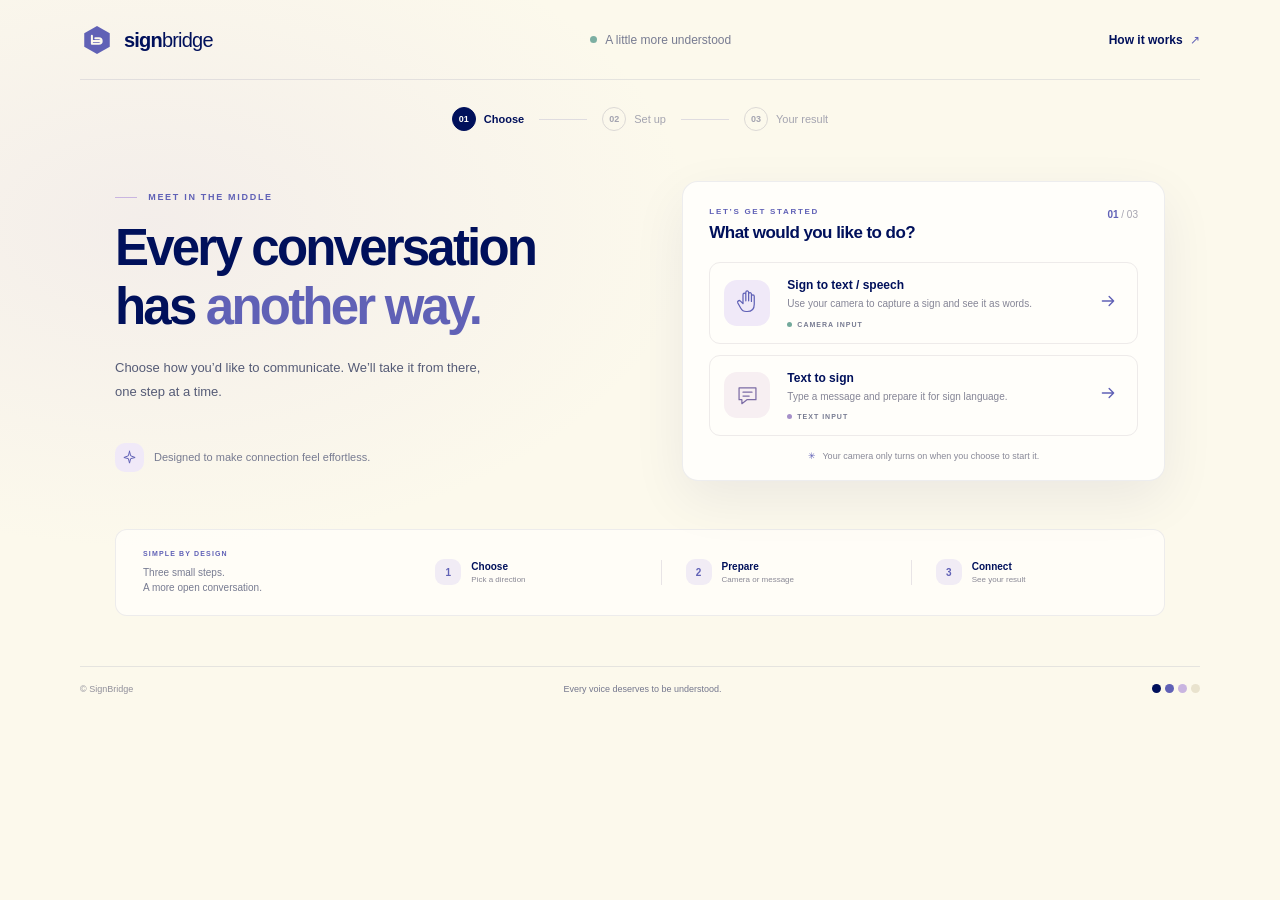
==== index.html @ da056f8a "Initial commit Co-authored-by: Copilot <223556219+Copilot@users.noreply.github.com>" ====
<!doctype html>
<html lang="en">
  <head>
    <meta charset="UTF-8" />
    <meta name="viewport" content="width=device-width, initial-scale=1.0" />
    <meta name="theme-color" content="#fcf9ec" />
    <meta
      name="description"
      content="SignBridge makes everyday communication more accessible."
    />
    <title>SignBridge — Communication, made human</title>
    <link rel="stylesheet" href="styles.css" />
    <script src="app.js" defer></script>
  </head>
  <body>
    <svg class="icon-library" xmlns="http://www.w3.org/2000/svg" aria-hidden="true">
      <symbol id="icon-mark" viewBox="0 0 40 40">
        <path d="M20 3.5 35 12v16L20 36.5 5 28V12L20 3.5Z" fill="currentColor" />
        <path d="M14 24.5V15m0 9.5h8.2a3.3 3.3 0 0 0 0-6.6H18m-4 3.3h9.5" fill="none" stroke="#FCF9EC" stroke-linecap="round" stroke-linejoin="round" stroke-width="2.4" />
      </symbol>
      <symbol id="icon-arrow" viewBox="0 0 24 24">
        <path d="M4.5 12h15m-6-6 6 6-6 6" fill="none" stroke="currentColor" stroke-linecap="round" stroke-linejoin="round" stroke-width="1.8" />
      </symbol>
      <symbol id="icon-hand" viewBox="0 0 48 48">
        <path d="M16 23V10a2.5 2.5 0 0 1 5 0v11-15a2.5 2.5 0 0 1 5 0v15-12a2.5 2.5 0 0 1 5 0v13-9a2.5 2.5 0 0 1 5 0v14c0 8-4.8 13-12.5 13h-2c-4.4 0-7.5-2.1-9.4-5.8l-5.3-9.4a2.9 2.9 0 0 1 4.7-3.3l4.5 4.5Z" fill="none" stroke="currentColor" stroke-linecap="round" stroke-linejoin="round" stroke-width="2.2" />
      </symbol>
      <symbol id="icon-chat" viewBox="0 0 48 48">
        <path d="M9 10.5h30v21H23l-9 7v-7H9v-21Z" fill="none" stroke="currentColor" stroke-linecap="round" stroke-linejoin="round" stroke-width="2.2" />
        <path d="M16 18h16m-16 7h11" fill="none" stroke="currentColor" stroke-linecap="round" stroke-width="2.2" />
      </symbol>
      <symbol id="icon-camera" viewBox="0 0 24 24">
        <path d="M4 7.5h3l1.5-2h7l1.5 2h3v11H4v-11Zm8 2.5a3.5 3.5 0 1 0 0 7 3.5 3.5 0 0 0 0-7Z" fill="none" stroke="currentColor" stroke-linecap="round" stroke-linejoin="round" stroke-width="1.7" />
      </symbol>
      <symbol id="icon-upload" viewBox="0 0 24 24">
        <path d="M12 15V4m-4 4 4-4 4 4M5 14v5h14v-5" fill="none" stroke="currentColor" stroke-linecap="round" stroke-linejoin="round" stroke-width="1.7" />
      </symbol>
      <symbol id="icon-sun" viewBox="0 0 24 24">
        <circle cx="12" cy="12" r="4" fill="none" stroke="currentColor" stroke-width="1.7" />
        <path d="M12 2v2m0 16v2M4.9 4.9l1.4 1.4m11.4 11.4 1.4 1.4M2 12h2m16 0h2M4.9 19.1l1.4-1.4M17.7 6.3l1.4-1.4" fill="none" stroke="currentColor" stroke-linecap="round" stroke-width="1.7" />
      </symbol>
      <symbol id="icon-spark" viewBox="0 0 24 24">
        <path d="m12 2 1.8 7.2L21 12l-7.2 1.8L12 21l-1.8-7.2L3 12l7.2-2.8L12 2Z" fill="none" stroke="currentColor" stroke-linecap="round" stroke-linejoin="round" stroke-width="1.6" />
      </symbol>
      <symbol id="icon-volume" viewBox="0 0 24 24">
        <path d="M4 10v4h4l5 4V6l-5 4H4Zm12-2a6 6 0 0 1 0 8m2-11a10 10 0 0 1 0 14" fill="none" stroke="currentColor" stroke-linecap="round" stroke-linejoin="round" stroke-width="1.7" />
      </symbol>
      <symbol id="icon-check" viewBox="0 0 24 24">
        <path d="m5 12 4 4L19 6" fill="none" stroke="currentColor" stroke-linecap="round" stroke-linejoin="round" stroke-width="2" />
      </symbol>
    </svg>

    <div class="app-shell">
      <header class="topbar">
        <a class="brand" href="#" aria-label="SignBridge home" data-home>
          <svg class="brand-mark"><use href="#icon-mark"></use></svg>
          <span>sign<span class="brand-light">bridge</span></span>
        </a>
        <div class="topbar-note"><span class="topbar-dot"></span> A little more understood</div>
        <a class="topbar-link" href="#how-it-works">How it works <span aria-hidden="true">↗</span></a>
      </header>

      <main>
        <div class="progress-wrap" aria-label="Your progress">
          <div class="progress-step is-active" data-step-indicator="1">
            <span class="step-number">01</span><span class="step-name">Choose</span>
          </div>
          <span class="progress-line"></span>
          <div class="progress-step" data-step-indicator="2">
            <span class="step-number">02</span><span class="step-name">Set up</span>
          </div>
          <span class="progress-line"></span>
          <div class="progress-step" data-step-indicator="3">
            <span class="step-number">03</span><span class="step-name">Your result</span>
          </div>
        </div>

        <section class="page is-visible" id="page-1" aria-labelledby="welcome-title">
          <div class="welcome-layout">
            <div class="welcome-copy">
              <p class="eyebrow"><span class="eyebrow-line"></span> MEET IN THE MIDDLE</p>
              <h1 id="welcome-title">Every conversation<br />has <span>another way.</span></h1>
              <p class="intro">Choose how you’d like to communicate. We’ll take it from there, one step at a time.</p>
              <div class="trust-note">
                <span class="trust-icon"><svg><use href="#icon-spark"></use></svg></span>
                <span>Designed to make connection feel effortless.</span>
              </div>
            </div>

            <div class="direction-panel" aria-label="Choose a translation direction">
              <div class="panel-heading">
                <div>
                  <p class="eyebrow">LET’S GET STARTED</p>
                  <h2>What would you like to do?</h2>
                </div>
                <span class="panel-count">01 <span>/ 03</span></span>
              </div>

              <button class="direction-card" type="button" data-direction="sign-to-text">
                <span class="direction-icon lavender"><svg><use href="#icon-hand"></use></svg></span>
                <span class="direction-content">
                  <span class="direction-title">Sign to text / speech</span>
                  <span class="direction-description">Use your camera to capture a sign and see it as words.</span>
                  <span class="direction-tag"><span class="tag-dot"></span> CAMERA INPUT</span>
                </span>
                <span class="direction-arrow"><svg><use href="#icon-arrow"></use></svg></span>
              </button>

              <button class="direction-card" type="button" data-direction="text-to-sign">
                <span class="direction-icon pale"><svg><use href="#icon-chat"></use></svg></span>
                <span class="direction-content">
                  <span class="direction-title">Text to sign</span>
                  <span class="direction-description">Type a message and prepare it for sign language.</span>
                  <span class="direction-tag"><span class="tag-dot tag-dot-purple"></span> TEXT INPUT</span>
                </span>
                <span class="direction-arrow"><svg><use href="#icon-arrow"></use></svg></span>
              </button>
              <p class="privacy-note"><span aria-hidden="true">✳</span> Your camera only turns on when you choose to start it.</p>
            </div>
          </div>

          <div class="how-strip" id="how-it-works">
            <div class="how-intro"><span class="how-kicker">SIMPLE BY DESIGN</span><span>Three small steps.<br />A more open conversation.</span></div>
            <div class="how-item"><span class="how-index">1</span><span><b>Choose</b><small>Pick a direction</small></span></div>
            <span class="how-divider"></span>
            <div class="how-item"><span class="how-index">2</span><span><b>Prepare</b><small>Camera or message</small></span></div>
            <span class="how-divider"></span>
            <div class="how-item"><span class="how-index">3</span><span><b>Connect</b><small>See your result</small></span></div>
          </div>
        </section>

        <section class="page" id="page-2" aria-labelledby="setup-title" hidden>
          <div class="page-heading">
            <button class="back-button" type="button" data-back="1"><span aria-hidden="true">←</span> Back</button>
            <p class="eyebrow">STEP 02 <span class="eyebrow-separator">/</span> <span id="setup-mode-label">SIGN TO TEXT</span></p>
            <h1 id="setup-title">Let’s get your <span id="setup-title-accent">camera</span><span class="heading-suffix"> ready.</span></h1>
            <p class="intro" id="setup-intro">Find a comfortable spot in frame. We’ll help you check the lighting.</p>
          </div>

          <div class="setup-grid" id="camera-workspace">
            <div class="camera-column">
              <div class="camera-frame" id="camera-frame">
                <video id="camera-video" autoplay playsinline muted aria-label="Live camera preview"></video>
                <div class="camera-placeholder" id="camera-placeholder">
                  <div class="camera-orbit orbit-one"></div>
                  <div class="camera-orbit orbit-two"></div>
                  <span class="placeholder-icon"><svg><use href="#icon-camera"></use></svg></span>
                  <span class="placeholder-title">Your camera preview will appear here</span>
                  <span class="placeholder-copy">Make sure your hands are visible and there’s a little space around you.</span>
                  <button class="button button-light" type="button" id="start-camera"><svg><use href="#icon-camera"></use></svg> Start camera</button>
                </div>
                <div class="camera-live-badge" id="camera-live-badge" hidden><span></span> LIVE PREVIEW</div>
                <div class="camera-bottom-label" id="camera-bottom-label" hidden>SignBridge camera preview</div>
              </div>
              <div class="camera-controls">
                <div class="camera-actions">
                  <button class="button button-primary" type="button" id="capture-button" disabled><span class="shutter-icon"></span> Capture sign</button>
                  <button class="button button-outline" type="button" id="stop-camera" hidden>Stop camera</button>
                  <label class="button button-outline upload-button" for="image-upload"><svg><use href="#icon-upload"></use></svg> Upload an image</label>
                  <input id="image-upload" type="file" accept="image/*" hidden />
                </div>
                <p class="camera-error" id="camera-error" role="status" aria-live="polite"></p>
              </div>
            </div>

            <aside class="checks-card" aria-label="Input preparation checks">
              <div class="checks-heading">
                <span class="checks-icon"><svg><use href="#icon-spark"></use></svg></span>
                <span><b>Input checks</b><small>Small things that help</small></span>
              </div>
              <div class="check-row">
                <span class="check-row-icon"><svg><use href="#icon-hand"></use></svg></span>
                <span class="check-row-copy"><b>Hand detection</b><small>Keep your hands in frame</small></span>
                <span class="check-state state-pending" id="hand-state"><span></span> Not connected</span>
              </div>
              <div class="check-row">
                <span class="check-row-icon"><svg><use href="#icon-sun"></use></svg></span>
                <span class="check-row-copy"><b>Lighting</b><small id="lighting-description">We’ll check as you go</small></span>
                <span class="check-state state-pending" id="lighting-state"><span></span> Waiting</span>
              </div>
              <div class="check-row">
                <span class="check-row-icon"><svg><use href="#icon-spark"></use></svg></span>
                <span class="check-row-copy"><b>Background</b><small id="background-description">Needs preprocessing service</small></span>
                <span class="check-state state-pending" id="background-state"><span></span> Not connected</span>
              </div>
              <div class="lighting-meter" aria-hidden="true"><span id="lighting-meter-fill"></span></div>
              <p class="checks-footnote">Camera preview stays on this device.</p>
            </aside>
          </div>

          <div class="text-workspace" id="text-workspace" hidden>
            <div class="text-composer">
              <label for="message-input">Your message</label>
              <p>Write what you’d like to say. You can make changes before you continue.</p>
              <textarea id="message-input" maxlength="500" placeholder="Type a message, like “Hello, how are you?”" rows="5"></textarea>
              <div class="composer-footer"><span>Keep it short and clear</span><span><span id="character-count">0</span> / 500</span></div>
            </div>
            <aside class="checks-card text-tip-card">
              <span class="checks-icon"><svg><use href="#icon-chat"></use></svg></span>
              <h2>A message, made visual.</h2>
              <p>Your text will be prepared as a sign sequence. Sign video playback can be connected when your sign library is ready.</p>
              <div class="text-tip-note"><svg><use href="#icon-spark"></use></svg><span>Use the words you’d naturally say.</span></div>
            </aside>
            <div class="text-continue-row">
              <p class="camera-error" id="text-error" role="status" aria-live="polite"></p>
              <button class="button button-primary" type="button" id="continue-text">See your result <svg><use href="#icon-arrow"></use></svg></button>
            </div>
          </div>

          <div class="setup-footer" id="camera-footer">
            <span><span class="footer-lock">✳</span> No recording is saved without your say-so.</span>
            <button class="text-link" type="button" data-back="1">Choose a different direction <span aria-hidden="true">↗</span></button>
          </div>
        </section>

        <section class="page" id="page-3" aria-labelledby="result-title" hidden>
          <div class="result-heading">
            <button class="back-button" type="button" data-back="2"><span aria-hidden="true">←</span> Back</button>
            <p class="eyebrow">STEP 03 <span class="eyebrow-separator">/</span> YOUR RESULT</p>
            <h1 id="result-title">A moment of <span>understanding.</span></h1>
            <p class="intro" id="result-intro">Here’s what we have ready for you.</p>
          </div>

          <div class="result-card">
            <div class="result-card-top">
              <span class="result-type"><span class="result-type-dot"></span><span id="result-type-label">SIGN TO TEXT</span></span>
              <span class="result-time" id="result-time">JUST NOW</span>
            </div>
            <div class="result-content" id="sign-result">
              <div class="result-visual" id="result-image-wrap" hidden><img id="result-image" alt="Captured sign input" /></div>
              <span class="result-icon"><svg><use href="#icon-hand"></use></svg></span>
              <p class="result-overline">TRANSLATION</p>
              <h2 id="sign-result-title">Ready for the next step.</h2>
              <p class="result-message" id="sign-result-message">Your sign input is captured. Connect the recognition service to turn it into text or speech.</p>
              <span class="result-status" id="sign-result-status"><span></span><span id="sign-result-status-text">Input captured · Translation service not connected</span></span>
            </div>
            <div class="result-content text-result-content" id="text-result" hidden>
              <span class="result-icon"><svg><use href="#icon-chat"></use></svg></span>
              <p class="result-overline">YOUR MESSAGE</p>
              <h2 id="result-message-text"></h2>
              <div class="word-sequence-wrap">
                <p class="result-overline">WORD SEQUENCE</p>
                <div class="word-sequence" id="word-sequence"></div>
              </div>
              <span class="result-status"><span></span> Text ready · Sign video library not connected</span>
            </div>
            <div class="result-card-footer">
              <span><svg><use href="#icon-spark"></use></svg> Made for connection, not perfection.</span>
              <button class="text-link" type="button" id="speak-result" hidden><svg><use href="#icon-volume"></use></svg> Read aloud</button>
            </div>
          </div>

          <div class="result-actions">
            <button class="button button-primary" type="button" id="start-again">Start a new conversation <svg><use href="#icon-arrow"></use></svg></button>
            <p>To enable live translation, connect this interface to your SignBridge recognition and sign-video services.</p>
          </div>
        </section>
      </main>

      <footer class="site-footer">
        <span>© SignBridge</span>
        <span class="footer-center">Every voice deserves to be understood.</span>
        <span class="footer-colors"><i></i><i></i><i></i><i></i></span>
      </footer>
    </div>
  </body>
</html>
---- styles.css ----
:root {
  color-scheme: light;
  --navy: #00105b;
  --blue: #6061b6;
  --lavender: #c9b5e0;
  --cream: #fcf9ec;
  --white: #fffefa;
  --ink-soft: #555b76;
  --line: #e9e5db;
  --green: #468477;
  --shadow: 0 18px 54px rgba(0, 16, 91, 0.07);
  font-family: "DM Sans", "Segoe UI", sans-serif;
  font-synthesis: none;
  text-rendering: optimizeLegibility;
}

* { box-sizing: border-box; }

body {
  min-width: 320px;
  min-height: 100vh;
  margin: 0;
  color: var(--navy);
  background:
    radial-gradient(ellipse at 12% 25%, rgba(201, 181, 224, 0.17), transparent 34%),
    var(--cream);
}

button, textarea { font: inherit; }
button, a, label { -webkit-tap-highlight-color: transparent; }
button:focus-visible, a:focus-visible, label:focus-visible, textarea:focus-visible {
  outline: 3px solid rgba(96, 97, 182, 0.5);
  outline-offset: 3px;
}

.icon-library { position: absolute; width: 0; height: 0; overflow: hidden; }
.app-shell { width: min(1120px, calc(100% - 80px)); margin: 0 auto; }
.topbar { height: 80px; display: flex; align-items: center; justify-content: space-between; border-bottom: 1px solid rgba(0, 16, 91, 0.09); }
.brand { display: inline-flex; align-items: center; gap: 10px; color: var(--navy); text-decoration: none; font: 800 20px/1 "Manrope", sans-serif; letter-spacing: -0.8px; }
.brand-mark { width: 34px; height: 34px; color: var(--blue); }
.brand-light { font-weight: 500; }
.topbar-note, .topbar-link { font-size: 12px; color: #777b91; }
.topbar-note { display: flex; align-items: center; gap: 8px; }
.topbar-dot, .tag-dot, .result-type-dot { width: 7px; height: 7px; border-radius: 50%; background: #7cafa2; }
.topbar-link { color: var(--navy); text-decoration: none; font-weight: 600; }
.topbar-link span { margin-left: 4px; color: var(--blue); }

.progress-wrap { display: flex; align-items: center; justify-content: center; gap: 15px; padding: 27px 0 35px; }
.progress-step { display: flex; align-items: center; gap: 8px; color: #a4a4b0; font-size: 11px; }
.step-number { display: grid; width: 24px; height: 24px; place-items: center; border: 1px solid #dcd9d6; border-radius: 50%; font-size: 9px; font-weight: 700; }
.progress-step.is-active { color: var(--navy); font-weight: 700; }
.progress-step.is-active .step-number { color: var(--white); background: var(--navy); border-color: var(--navy); }
.progress-step.is-done { color: var(--blue); }
.progress-step.is-done .step-number { color: var(--blue); border-color: var(--lavender); background: #f0e9f8; }
.progress-line { width: 48px; height: 1px; background: #dfdce0; }

.page { display: none; animation: appear 350ms ease both; }
.page.is-visible { display: block; }
.page[hidden], [hidden] { display: none !important; }
@keyframes appear { from { opacity: 0; transform: translateY(7px); } to { opacity: 1; transform: translateY(0); } }
.welcome-layout { display: grid; grid-template-columns: 1.02fr 0.98fr; align-items: center; gap: 65px; padding: 15px 35px 48px; }
.welcome-copy { padding: 2px 0 0; }
.eyebrow { margin: 0 0 16px; color: var(--blue); font-size: 9px; font-weight: 700; letter-spacing: 1.7px; }
.eyebrow-line { display: inline-block; vertical-align: middle; width: 22px; height: 1px; margin-right: 7px; background: var(--lavender); }
h1, h2, p { margin-top: 0; }
h1, h2 { font-family: "Manrope", "Segoe UI", sans-serif; }
.welcome-copy h1, .page-heading h1, .result-heading h1 { margin: 0; font-size: clamp(36px, 4vw, 51px); line-height: 1.16; letter-spacing: -2.8px; font-weight: 600; }
.welcome-copy h1 span, .page-heading h1 span:not(.heading-suffix), .result-heading h1 span { color: var(--blue); }
.intro { max-width: 390px; margin: 19px 0 0; color: var(--ink-soft); font-size: 13px; line-height: 1.85; }
.trust-note { display: flex; align-items: center; gap: 10px; margin-top: 39px; color: #777b91; font-size: 11px; }
.trust-icon { display: grid; width: 29px; height: 29px; place-items: center; border-radius: 10px; background: #f0e9f8; color: var(--blue); }
.trust-icon svg { width: 15px; height: 15px; }

.direction-panel { padding: 25px 26px 19px; border: 1px solid rgba(0, 16, 91, 0.07); border-radius: 16px; background: var(--white); box-shadow: var(--shadow); }
.panel-heading { display: flex; justify-content: space-between; align-items: flex-start; margin-bottom: 19px; }
.panel-heading .eyebrow { margin-bottom: 7px; font-size: 8px; }
.panel-heading h2 { margin: 0; font-size: 17px; letter-spacing: -0.55px; font-weight: 700; }
.panel-count { padding-top: 2px; color: var(--blue); font: 700 10px "Manrope", sans-serif; }
.panel-count span { color: #a6a4b0; font-weight: 500; }
.direction-card { width: 100%; display: grid; grid-template-columns: 49px 1fr 24px; align-items: center; gap: 14px; padding: 15px 14px; border: 1px solid #eeebea; border-radius: 11px; background: #fffefa; text-align: left; color: inherit; cursor: pointer; transition: border-color 180ms ease, transform 180ms ease, box-shadow 180ms ease; }
.direction-card + .direction-card { margin-top: 11px; }
.direction-card:hover { transform: translateY(-2px); border-color: var(--lavender); box-shadow: 0 9px 22px rgba(0, 16, 91, 0.07); }
.direction-icon { width: 46px; height: 46px; display: grid; place-items: center; border-radius: 13px; }
.direction-icon svg { width: 27px; height: 27px; }
.direction-icon.lavender { color: var(--blue); background: #f0e9f8; }
.direction-icon.pale { color: #7c6ca5; background: #f7eff2; }
.direction-content { display: flex; flex-direction: column; align-items: flex-start; gap: 4px; }
.direction-title { font-size: 12px; font-weight: 700; }
.direction-description { color: #858596; font-size: 10px; line-height: 1.55; }
.direction-tag { display: inline-flex; align-items: center; gap: 5px; margin-top: 5px; color: #777b91; font-size: 7px; font-weight: 700; letter-spacing: 1px; }
.direction-tag .tag-dot { width: 5px; height: 5px; background: #73a99b; }
.direction-tag .tag-dot-purple { background: #a690c9; }
.direction-arrow { color: var(--blue); transition: transform 180ms ease; }
.direction-arrow svg { width: 18px; height: 18px; }
.direction-card:hover .direction-arrow { transform: translateX(3px); }
.privacy-note { margin: 15px 0 0; color: #898998; font-size: 9px; text-align: center; }
.privacy-note span { color: var(--blue); padding-right: 4px; }

.how-strip { display: grid; grid-template-columns: 1.2fr 0.9fr 1px 0.9fr 1px 0.9fr; align-items: center; gap: 24px; padding: 19px 27px; margin: 0 35px; border: 1px solid rgba(0, 16, 91, 0.07); border-radius: 12px; background: rgba(255, 254, 250, 0.76); }
.how-intro { display: flex; flex-direction: column; gap: 5px; color: #777b91; font-size: 10px; line-height: 1.55; }
.how-kicker { color: var(--blue); font-size: 7px; font-weight: 700; letter-spacing: 1.15px; }
.how-item { display: flex; align-items: center; gap: 10px; }
.how-index { display: grid; width: 26px; height: 26px; place-items: center; border-radius: 9px; background: #f1ecf5; color: var(--blue); font-size: 10px; font-weight: 700; }
.how-item b, .how-item small { display: block; }
.how-item b { font-size: 10px; }
.how-item small { margin-top: 3px; color: #8a8996; font-size: 8px; }
.how-divider { height: 25px; background: #e8e4e6; }

.page-heading { position: relative; padding: 12px 0 26px; text-align: center; }
.back-button { position: absolute; top: 0; left: 0; display: inline-flex; align-items: center; gap: 8px; padding: 7px 0; border: 0; background: transparent; color: #777b91; font-size: 11px; cursor: pointer; }
.back-button:hover { color: var(--navy); }
.page-heading .eyebrow, .result-heading .eyebrow { margin: 4px 0 11px; }
.page-heading h1, .result-heading h1 { font-size: clamp(30px, 3.5vw, 42px); letter-spacing: -2px; }
.page-heading .intro, .result-heading .intro { max-width: 520px; margin: 10px auto 0; font-size: 12px; }
.eyebrow-separator { padding: 0 5px; color: #c9b5e0; }
.setup-grid { display: grid; grid-template-columns: minmax(0, 1.55fr) minmax(250px, 0.8fr); gap: 20px; align-items: stretch; }
.camera-frame { position: relative; display: flex; min-height: 350px; align-items: center; justify-content: center; overflow: hidden; border: 1px solid rgba(255, 255, 255, 0.1); border-radius: 14px; background: radial-gradient(ellipse at 50% 43%, #202c62 0, #111b4a 48%, #09133f 100%); }
.camera-frame video { display: none; width: 100%; height: 100%; min-height: 350px; object-fit: cover; transform: scaleX(-1); }
.camera-frame.is-live video { display: block; }
.camera-placeholder { position: absolute; inset: 0; display: flex; flex-direction: column; justify-content: center; align-items: center; padding: 35px; color: white; text-align: center; }
.camera-frame.is-live .camera-placeholder { display: none; }
.camera-orbit { position: absolute; width: 275px; height: 275px; border: 1px solid rgba(201, 181, 224, 0.13); border-radius: 50%; pointer-events: none; }
.orbit-one { transform: scaleY(0.58) rotate(-23deg); }
.orbit-two { transform: scaleY(0.58) rotate(23deg); }
.placeholder-icon { display: grid; width: 58px; height: 58px; place-items: center; border: 1px solid rgba(201, 181, 224, 0.38); border-radius: 18px; color: #d3c3e5; background: rgba(201, 181, 224, 0.1); }
.placeholder-icon svg { width: 29px; height: 29px; }
.placeholder-title { margin-top: 17px; font: 600 14px "Manrope", sans-serif; }
.placeholder-copy { max-width: 310px; margin-top: 7px; color: #c0c5d8; font-size: 10px; line-height: 1.6; }
.button { display: inline-flex; align-items: center; justify-content: center; gap: 9px; min-height: 40px; padding: 0 17px; border: 1px solid transparent; border-radius: 8px; font-size: 10px; font-weight: 700; cursor: pointer; transition: transform 160ms ease, background 160ms ease, border-color 160ms ease; }
.button:hover:not(:disabled) { transform: translateY(-1px); }
.button svg { width: 17px; height: 17px; }
.button-light { position: relative; margin-top: 19px; color: var(--navy); background: var(--cream); }
.button-light:hover { background: #fff; }
.button-primary { color: var(--white); background: var(--navy); }
.button-primary:hover:not(:disabled) { background: #172a77; }
.button-primary:disabled { opacity: 0.45; cursor: not-allowed; }
.button-outline { border-color: #dedbe3; background: var(--white); color: var(--navy); }
.button-outline:hover { border-color: var(--lavender); }
.camera-live-badge { position: absolute; top: 15px; left: 15px; align-items: center; gap: 7px; padding: 7px 10px; border: 1px solid rgba(255,255,255,0.2); border-radius: 6px; color: white; background: rgba(0, 16, 45, 0.62); font-size: 8px; font-weight: 700; letter-spacing: 1px; }
.camera-live-badge:not([hidden]) { display: flex; }
.camera-live-badge span { width: 6px; height: 6px; border-radius: 50%; background: #86c3b0; box-shadow: 0 0 0 3px rgba(134, 195, 176, 0.2); }
.camera-bottom-label { position: absolute; bottom: 13px; left: 15px; color: rgba(255, 255, 255, 0.78); font-size: 9px; }
.camera-controls { padding: 12px 0 0; }
.camera-actions { display: flex; align-items: center; gap: 10px; }
.shutter-icon { width: 9px; height: 9px; border: 2px solid currentColor; border-radius: 50%; }
.upload-button { cursor: pointer; }
.camera-error { min-height: 14px; margin: 8px 0 0; color: #a54848; font-size: 10px; }
.checks-card { padding: 20px; border: 1px solid rgba(0, 16, 91, 0.08); border-radius: 13px; background: var(--white); box-shadow: 0 9px 25px rgba(0, 16, 91, 0.035); }
.checks-heading { display: flex; align-items: center; gap: 10px; padding-bottom: 18px; border-bottom: 1px solid #eeebea; }
.checks-icon { display: grid; width: 36px; height: 36px; flex: 0 0 auto; place-items: center; border-radius: 11px; background: #f1ecf7; color: var(--blue); }
.checks-icon svg { width: 19px; height: 19px; }
.checks-heading b, .checks-heading small { display: block; }
.checks-heading b { font-size: 11px; }
.checks-heading small { margin-top: 4px; color: #878796; font-size: 9px; }
.check-row { display: flex; align-items: center; gap: 9px; padding: 16px 0; border-bottom: 1px solid #f0eeea; }
.check-row-icon { display: grid; width: 30px; height: 30px; flex: 0 0 auto; place-items: center; border-radius: 9px; background: #f8f6f2; color: var(--blue); }
.check-row-icon svg { width: 17px; height: 17px; }
.check-row-copy { flex: 1; }
.check-row-copy b, .check-row-copy small { display: block; }
.check-row-copy b { font-size: 9px; }
.check-row-copy small { margin-top: 4px; color: #93919b; font-size: 8px; }
.check-state { display: inline-flex; align-items: center; gap: 5px; white-space: nowrap; color: #8b8b98; font-size: 8px; }
.check-state > span { width: 5px; height: 5px; border-radius: 50%; background: #b7b2c2; }
.check-state.state-good { color: #477a6e; }
.check-state.state-good > span { background: #71a697; }
.check-state.state-alert { color: #9c6842; }
.check-state.state-alert > span { background: #dfa46e; }
.lighting-meter { height: 4px; margin: 1px 0 0; overflow: hidden; border-radius: 8px; background: #eeeaf1; }
.lighting-meter span { display: block; width: 0; height: 100%; border-radius: inherit; background: #7caa9a; transition: width 350ms ease, background 350ms ease; }
.checks-footnote { margin: 15px 0 0; color: #898998; font-size: 8px; }
.checks-footnote::before { content: ""; display: inline-block; width: 5px; height: 5px; margin: 0 6px 1px 0; border-radius: 50%; background: #7caa9a; }
.setup-footer { display: flex; justify-content: space-between; align-items: center; padding: 18px 2px 0; color: #898998; font-size: 9px; }
.footer-lock { padding-right: 4px; color: var(--blue); }
.text-link { display: inline-flex; align-items: center; gap: 6px; padding: 4px 0; border: 0; background: transparent; color: var(--blue); font-size: 9px; font-weight: 600; cursor: pointer; }
.text-link:hover { color: var(--navy); }
.text-link svg { width: 14px; height: 14px; }
.text-workspace { display: grid; grid-template-columns: minmax(0, 1.55fr) minmax(250px, 0.8fr); gap: 20px; align-items: stretch; }
.text-composer { padding: 23px; border: 1px solid rgba(0, 16, 91, 0.08); border-radius: 13px; background: var(--white); box-shadow: 0 9px 25px rgba(0, 16, 91, 0.035); }
.text-composer label { display: block; font-size: 12px; font-weight: 700; }
.text-composer > p { margin: 6px 0 17px; color: #858596; font-size: 10px; }
.text-composer textarea { display: block; width: 100%; min-height: 170px; resize: vertical; padding: 14px; border: 1px solid #e8e4e8; border-radius: 9px; outline: none; color: var(--navy); background: #fffefa; font-size: 12px; line-height: 1.65; }
.text-composer textarea:focus { border-color: var(--lavender); box-shadow: 0 0 0 3px rgba(201, 181, 224, 0.2); }
.text-composer textarea::placeholder { color: #aaa9b1; }
.composer-footer { display: flex; justify-content: space-between; margin-top: 9px; color: #93919b; font-size: 8px; }
.text-tip-card { display: flex; flex-direction: column; align-items: flex-start; justify-content: center; }
.text-tip-card h2 { margin: 15px 0 7px; font-size: 16px; letter-spacing: -0.5px; }
.text-tip-card > p { margin: 0; color: #858596; font-size: 10px; line-height: 1.8; }
.text-tip-note { display: flex; align-items: center; gap: 8px; margin-top: 19px; padding-top: 14px; border-top: 1px solid #eeebea; color: #777b91; font-size: 9px; }
.text-tip-note svg { width: 15px; height: 15px; color: var(--blue); }
.text-continue-row { grid-column: 1 / -1; display: flex; align-items: center; justify-content: space-between; margin-top: -6px; }
.text-continue-row .camera-error { flex: 1; }

.result-heading { position: relative; padding: 12px 0 29px; text-align: center; }
.result-card { max-width: 720px; margin: 0 auto; overflow: hidden; border: 1px solid rgba(0, 16, 91, 0.09); border-radius: 14px; background: var(--white); box-shadow: var(--shadow); }
.result-card-top, .result-card-footer { display: flex; justify-content: space-between; align-items: center; padding: 14px 20px; }
.result-card-top { border-bottom: 1px solid #eeebea; }
.result-type { display: inline-flex; align-items: center; gap: 7px; font-size: 8px; font-weight: 700; letter-spacing: 0.9px; }
.result-type-dot { width: 6px; height: 6px; background: var(--blue); }
.result-time { color: #9a98a2; font-size: 8px; letter-spacing: 0.7px; }
.result-content { display: flex; flex-direction: column; align-items: center; padding: 34px 30px 32px; text-align: center; }
.result-visual { width: min(280px, 100%); max-height: 180px; margin: 0 auto 21px; overflow: hidden; border-radius: 10px; background: #f4f0f7; }
.result-visual img { display: block; width: 100%; max-height: 180px; object-fit: contain; }
.result-icon { display: grid; width: 53px; height: 53px; place-items: center; border-radius: 17px; background: #f0e9f8; color: var(--blue); }
.result-icon svg { width: 27px; height: 27px; }
.result-overline { margin: 20px 0 7px; color: var(--blue); font-size: 8px; font-weight: 700; letter-spacing: 1.4px; }
.result-content h2 { max-width: 520px; margin: 0; font-size: 22px; letter-spacing: -0.8px; line-height: 1.35; }
.result-message { max-width: 435px; margin: 9px 0 0; color: #777b91; font-size: 11px; line-height: 1.75; }
.result-status { display: inline-flex; align-items: center; gap: 7px; margin-top: 20px; padding: 8px 11px; border-radius: 20px; color: #727285; background: #f7f5f1; font-size: 8px; }
.result-status > span { width: 6px; height: 6px; border-radius: 50%; background: #d2a06c; }
.text-result-content h2 { font-size: clamp(19px, 2.8vw, 27px); }
.word-sequence-wrap { width: 100%; margin-top: 5px; padding-top: 3px; }
.word-sequence-wrap .result-overline { margin: 19px 0 11px; }
.word-sequence { display: flex; flex-wrap: wrap; justify-content: center; gap: 7px; }
.word-chip { padding: 8px 11px; border: 1px solid #ece6ef; border-radius: 7px; color: var(--navy); background: #faf7fb; font-size: 9px; }
.result-card-footer { border-top: 1px solid #eeebea; }
.result-card-footer > span { display: inline-flex; align-items: center; gap: 7px; color: #898998; font-size: 8px; }
.result-card-footer > span svg { width: 14px; height: 14px; color: var(--blue); }
.result-actions { display: flex; flex-direction: column; align-items: center; gap: 12px; padding-top: 20px; }
.result-actions > p { max-width: 490px; margin: 0; color: #898998; font-size: 9px; line-height: 1.6; text-align: center; }

.site-footer { display: flex; justify-content: space-between; align-items: center; margin-top: 50px; padding: 17px 0 20px; border-top: 1px solid rgba(0, 16, 91, 0.09); color: #91909b; font-size: 9px; }
.footer-center { color: #74778d; }
.footer-colors { display: flex; gap: 4px; }
.footer-colors i { width: 9px; height: 9px; border-radius: 50%; background: var(--navy); }
.footer-colors i:nth-child(2) { background: var(--blue); }
.footer-colors i:nth-child(3) { background: var(--lavender); }
.footer-colors i:nth-child(4) { background: #e9e3ce; }

@media (min-width: 1200px) {
  .app-shell { width: min(1120px, calc(100% - 120px)); }
}

@media (max-width: 800px) {
  .app-shell { width: calc(100% - 40px); }
  .welcome-layout { gap: 30px; padding-right: 10px; padding-left: 10px; }
  .how-strip { gap: 14px; margin: 0 10px; padding: 16px; }
  .setup-grid, .text-workspace { grid-template-columns: 1fr; }
  .camera-frame { min-height: 320px; }
  .camera-frame video { min-height: 320px; }
  .checks-card { padding: 17px; }
  .text-tip-card { min-height: 210px; }
  .text-continue-row { grid-column: auto; }
}

@media (max-width: 600px) {
  .app-shell { width: calc(100% - 30px); }
  .topbar { height: 66px; }
  .brand { font-size: 18px; }
  .brand-mark { width: 30px; height: 30px; }
  .topbar-note { display: none; }
  .topbar-link { font-size: 10px; }
  .progress-wrap { gap: 9px; padding: 20px 0 24px; }
  .progress-line { width: 24px; }
  .progress-step { gap: 5px; font-size: 9px; }
  .step-number { width: 21px; height: 21px; font-size: 8px; }
  .welcome-layout { grid-template-columns: 1fr; gap: 25px; padding: 8px 0 30px; }
  .welcome-copy h1 { font-size: clamp(38px, 11vw, 49px); letter-spacing: -2.4px; }
  .intro { margin-top: 12px; font-size: 12px; }
  .trust-note { margin-top: 17px; }
  .direction-panel { padding: 20px 16px 16px; }
  .direction-card { grid-template-columns: 42px 1fr 18px; gap: 10px; padding: 12px 10px; }
  .direction-icon { width: 40px; height: 40px; border-radius: 11px; }
  .direction-icon svg { width: 24px; height: 24px; }
  .direction-title { font-size: 11px; }
  .direction-description { font-size: 9px; }
  .how-strip { grid-template-columns: 1fr 1fr; gap: 15px 10px; margin: 0; padding: 15px; }
  .how-intro { grid-column: 1 / -1; padding-bottom: 10px; border-bottom: 1px solid #ece8e6; }
  .how-intro br { display: none; }
  .how-divider { display: none; }
  .how-item { gap: 7px; }
  .how-item:last-child { grid-column: 1 / -1; }
  .page-heading, .result-heading { padding-top: 36px; }
  .page-heading .back-button, .result-heading .back-button { top: 0; }
  .page-heading h1, .result-heading h1 { font-size: 32px; letter-spacing: -1.7px; }
  .page-heading .intro, .result-heading .intro { font-size: 11px; }
  .camera-frame { min-height: 275px; }
  .camera-frame video { min-height: 275px; }
  .camera-actions { gap: 8px; }
  .button { min-height: 38px; padding: 0 12px; font-size: 9px; }
  .setup-footer { align-items: flex-start; gap: 10px; font-size: 8px; }
  .setup-footer .text-link { text-align: right; }
  .text-composer { padding: 18px; }
  .text-composer textarea { min-height: 145px; }
  .result-heading { padding-bottom: 23px; }
  .result-content { padding: 28px 20px; }
  .result-content h2 { font-size: 20px; }
  .result-card-top, .result-card-footer { padding: 12px 14px; }
  .result-card-footer > span { max-width: 175px; line-height: 1.5; }
  .site-footer { margin-top: 34px; font-size: 8px; }
  .footer-center { display: none; }
}

@media (prefers-reduced-motion: reduce) {
  *, *::before, *::after { scroll-behavior: auto !important; animation-duration: 0.01ms !important; transition-duration: 0.01ms !important; }
}
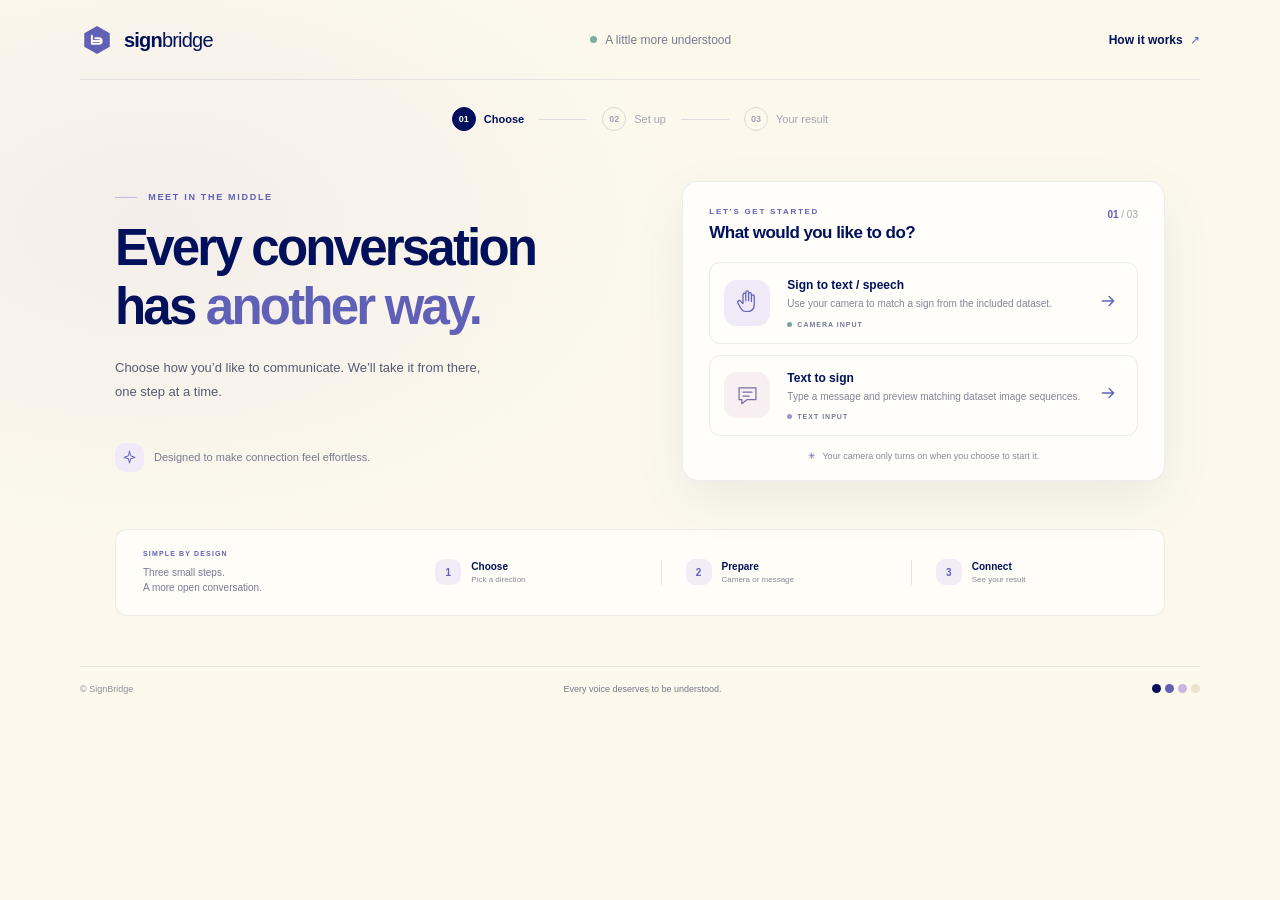
==== commit dbe9ffab: "Initial commit" ====
--- a/index.html
+++ b/index.html
@@ -99,7 +99,7 @@
                 <span class="direction-icon lavender"><svg><use href="#icon-hand"></use></svg></span>
                 <span class="direction-content">
                   <span class="direction-title">Sign to text / speech</span>
-                  <span class="direction-description">Use your camera to capture a sign and see it as words.</span>
+                <span class="direction-description">Use your camera to match a sign from the included dataset.</span>
                   <span class="direction-tag"><span class="tag-dot"></span> CAMERA INPUT</span>
                 </span>
                 <span class="direction-arrow"><svg><use href="#icon-arrow"></use></svg></span>
@@ -109,7 +109,7 @@
                 <span class="direction-icon pale"><svg><use href="#icon-chat"></use></svg></span>
                 <span class="direction-content">
                   <span class="direction-title">Text to sign</span>
-                  <span class="direction-description">Type a message and prepare it for sign language.</span>
+                <span class="direction-description">Type a message and preview matching dataset image sequences.</span>
                   <span class="direction-tag"><span class="tag-dot tag-dot-purple"></span> TEXT INPUT</span>
                 </span>
                 <span class="direction-arrow"><svg><use href="#icon-arrow"></use></svg></span>
@@ -117,6 +117,7 @@
               <p class="privacy-note"><span aria-hidden="true">✳</span> Your camera only turns on when you choose to start it.</p>
             </div>
           </div>
+          
 
           <div class="how-strip" id="how-it-works">
             <div class="how-intro"><span class="how-kicker">SIMPLE BY DESIGN</span><span>Three small steps.<br />A more open conversation.</span></div>
@@ -197,7 +198,7 @@
             <aside class="checks-card text-tip-card">
               <span class="checks-icon"><svg><use href="#icon-chat"></use></svg></span>
               <h2>A message, made visual.</h2>
-              <p>Your text will be prepared as a sign sequence. Sign video playback can be connected when your sign library is ready.</p>
+              <p>Words found in the included sign dataset will play as short image sequences. Other words will be clearly marked.</p>
               <div class="text-tip-note"><svg><use href="#icon-spark"></use></svg><span>Use the words you’d naturally say.</span></div>
             </aside>
             <div class="text-continue-row">
@@ -230,8 +231,8 @@
               <span class="result-icon"><svg><use href="#icon-hand"></use></svg></span>
               <p class="result-overline">TRANSLATION</p>
               <h2 id="sign-result-title">Ready for the next step.</h2>
-              <p class="result-message" id="sign-result-message">Your sign input is captured. Connect the recognition service to turn it into text or speech.</p>
-              <span class="result-status" id="sign-result-status"><span></span><span id="sign-result-status-text">Input captured · Translation service not connected</span></span>
+              <p class="result-message" id="sign-result-message">Your sign input is captured. We’ll compare it with the available dataset signs.</p>
+              <span class="result-status" id="sign-result-status"><span></span><span id="sign-result-status-text">Input captured · Dataset match pending</span></span>
             </div>
             <div class="result-content text-result-content" id="text-result" hidden>
               <span class="result-icon"><svg><use href="#icon-chat"></use></svg></span>
@@ -241,7 +242,23 @@
                 <p class="result-overline">WORD SEQUENCE</p>
                 <div class="word-sequence" id="word-sequence"></div>
               </div>
-              <span class="result-status"><span></span> Text ready · Sign video library not connected</span>
+              <div class="dataset-player" id="dataset-player" hidden>
+                <p class="result-overline">DATASET SIGN PLAYBACK</p>
+                <div class="dataset-viewer">
+                  <button class="dataset-step-button" type="button" id="dataset-previous" aria-label="Previous dataset sign">‹</button>
+                  <div class="dataset-frame-wrap">
+                    <img id="dataset-frame" alt="" />
+                    <span class="dataset-frame-counter" id="dataset-frame-counter"></span>
+                  </div>
+                  <button class="dataset-step-button" type="button" id="dataset-next" aria-label="Next dataset sign">›</button>
+                </div>
+                <div class="dataset-controls">
+                  <button class="button button-outline" type="button" id="dataset-play">Pause sequence</button>
+                  <span id="dataset-active-word"></span>
+                </div>
+                <p class="dataset-hint" id="dataset-hint" role="status" aria-live="polite"></p>
+              </div>
+              <span class="result-status" id="text-result-status"><span></span><span id="text-result-status-text">Message ready</span></span>
             </div>
             <div class="result-card-footer">
               <span><svg><use href="#icon-spark"></use></svg> Made for connection, not perfection.</span>
@@ -251,7 +268,7 @@
 
           <div class="result-actions">
             <button class="button button-primary" type="button" id="start-again">Start a new conversation <svg><use href="#icon-arrow"></use></svg></button>
-            <p>To enable live translation, connect this interface to your SignBridge recognition and sign-video services.</p>
+            <p id="result-disclaimer">Dataset recognition is experimental and limited to the signs provided with this project.</p>
           </div>
         </section>
       </main>
--- a/styles.css
+++ b/styles.css
@@ -212,6 +212,23 @@
 .word-sequence-wrap .result-overline { margin: 19px 0 11px; }
 .word-sequence { display: flex; flex-wrap: wrap; justify-content: center; gap: 7px; }
 .word-chip { padding: 8px 11px; border: 1px solid #ece6ef; border-radius: 7px; color: var(--navy); background: #faf7fb; font-size: 9px; }
+button.word-chip { cursor: pointer; }
+.word-chip.is-supported { border-color: #b7d3c7; background: #f0f7f2; }
+.word-chip.is-unsupported { color: #777b91; background: #f7f5f1; }
+.word-chip.is-active { outline: 2px solid var(--blue); outline-offset: 1px; }
+.dataset-player { width: 100%; margin-top: 22px; padding: 18px; border: 1px solid #ece6ef; border-radius: 11px; background: #fcfafc; }
+.dataset-player > .result-overline { margin: 0 0 13px; }
+.dataset-viewer { display: flex; align-items: center; justify-content: center; gap: 12px; }
+.dataset-step-button { display: grid; width: 34px; height: 34px; flex: 0 0 auto; place-items: center; border: 1px solid #e8e2eb; border-radius: 50%; color: var(--navy); background: var(--white); font-size: 22px; cursor: pointer; }
+.dataset-step-button:disabled { opacity: 0.4; cursor: default; }
+.dataset-frame-wrap { position: relative; display: grid; width: min(420px, 100%); height: 250px; place-items: center; overflow: hidden; border-radius: 8px; background: #f0edf3; }
+.dataset-frame-wrap img { display: block; width: 100%; height: 100%; object-fit: contain; }
+.dataset-frame-counter { position: absolute; right: 8px; bottom: 8px; padding: 5px 8px; border-radius: 12px; color: white; background: rgba(0, 16, 91, 0.78); font-size: 8px; }
+.dataset-controls { display: flex; align-items: center; justify-content: center; gap: 12px; margin-top: 12px; }
+.dataset-controls .button { min-height: 34px; }
+.dataset-controls > span { color: var(--navy); font-size: 10px; font-weight: 600; }
+.dataset-hint { min-height: 14px; margin: 10px 0 0; color: #777b91; font-size: 9px; line-height: 1.6; }
+.dataset-hint:empty { display: none; }
 .result-card-footer { border-top: 1px solid #eeebea; }
 .result-card-footer > span { display: inline-flex; align-items: center; gap: 7px; color: #898998; font-size: 8px; }
 .result-card-footer > span svg { width: 14px; height: 14px; color: var(--blue); }
@@ -284,6 +301,10 @@
   .result-heading { padding-bottom: 23px; }
   .result-content { padding: 28px 20px; }
   .result-content h2 { font-size: 20px; }
+  .dataset-player { padding: 12px 8px; }
+  .dataset-viewer { gap: 6px; }
+  .dataset-step-button { width: 29px; height: 29px; }
+  .dataset-frame-wrap { height: 190px; }
   .result-card-top, .result-card-footer { padding: 12px 14px; }
   .result-card-footer > span { max-width: 175px; line-height: 1.5; }
   .site-footer { margin-top: 34px; font-size: 8px; }
